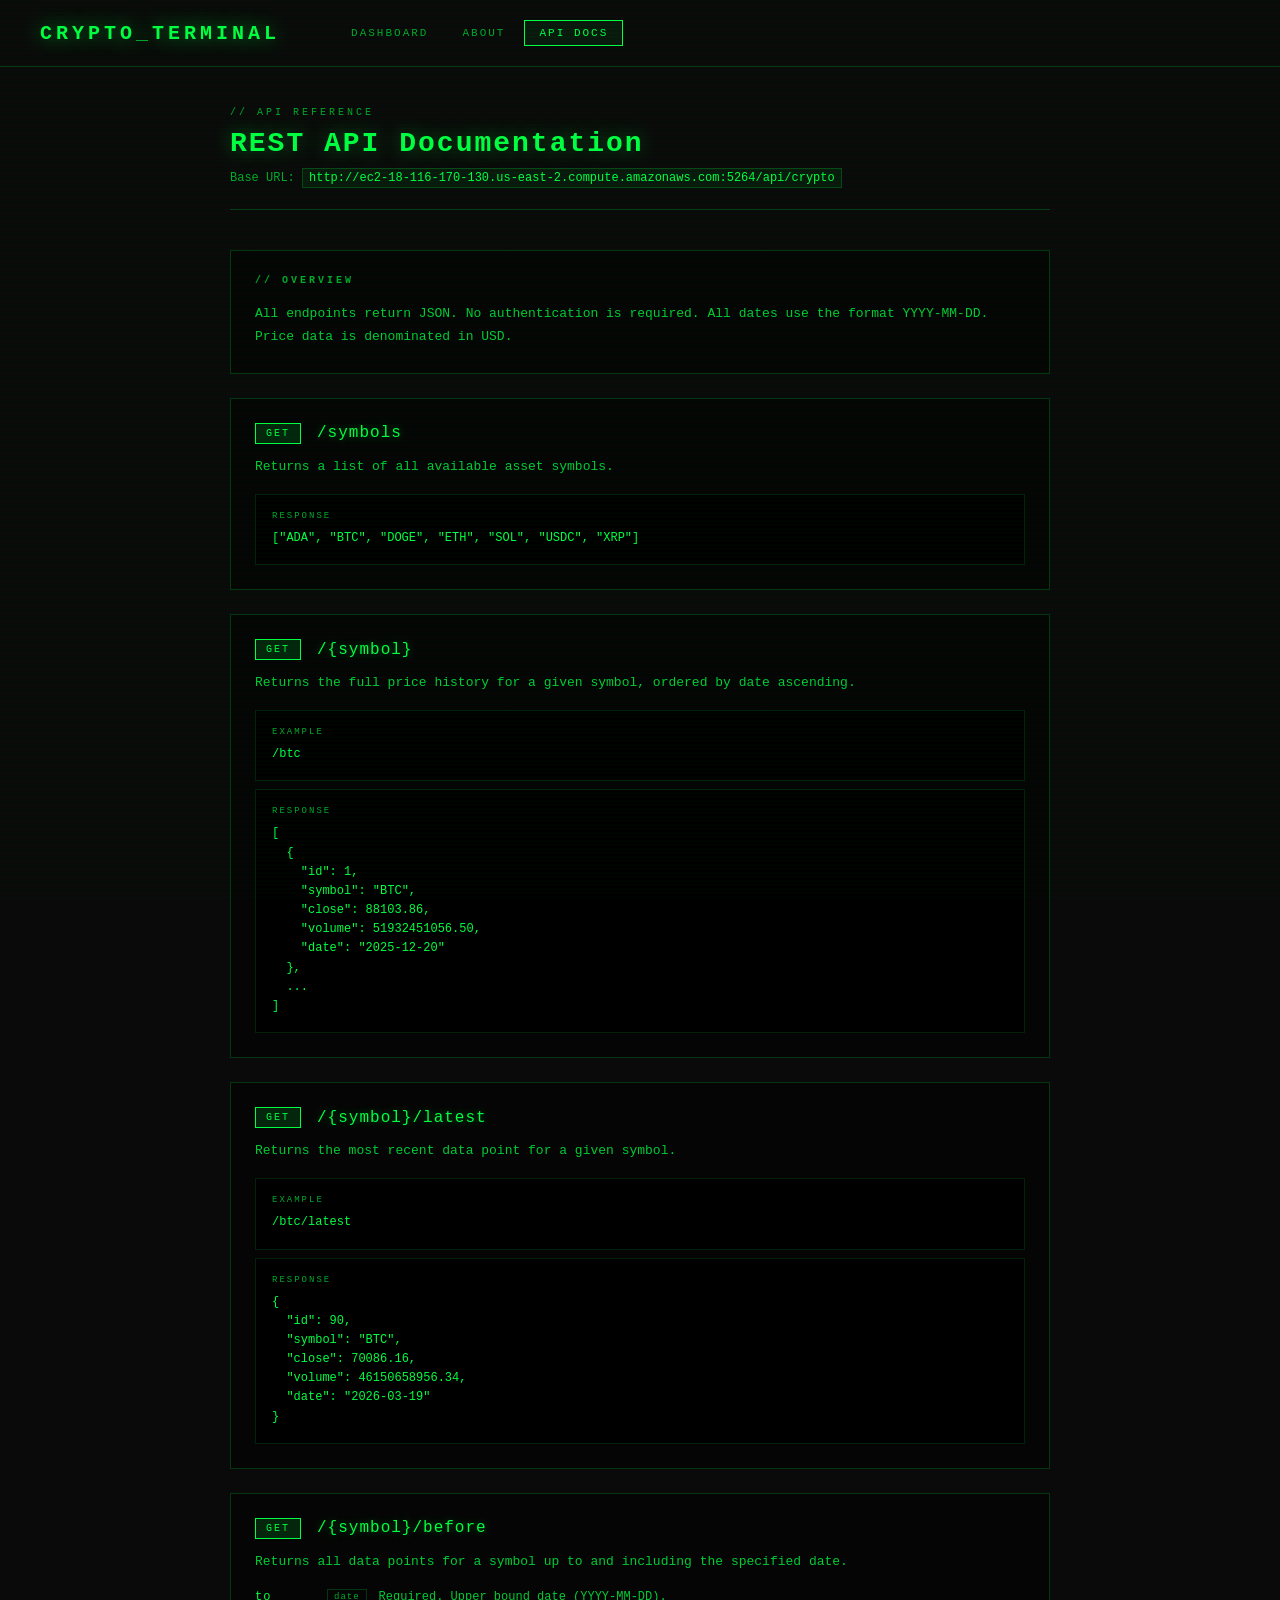
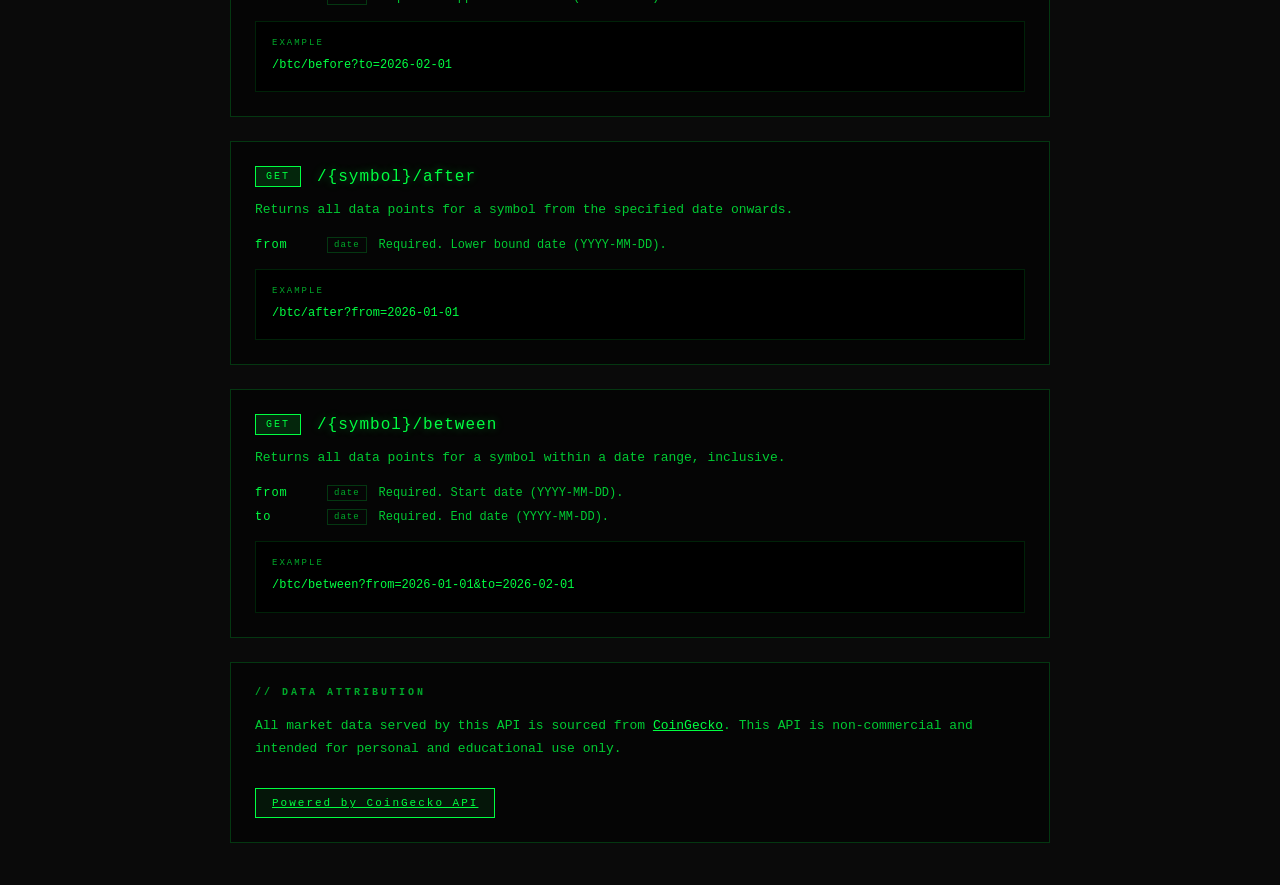
==== docs.html @ ca033471 "Website finished" ====
<!DOCTYPE html>
<html lang="en">
<head>
  <meta charset="UTF-8">
  <meta name="viewport" content="width=device-width, initial-scale=1.0">
  <title>API Docs — Crypto Terminal</title>
  <link rel="stylesheet" href="style.css">
</head>
<body>

<header>
  <div class="logo">CRYPTO<span>_</span>TERMINAL</div>
  <nav>
    <a href="index.html" class="nav-link">DASHBOARD</a>
    <a href="about.html" class="nav-link">ABOUT</a>
    <a href="docs.html" class="nav-link active">API DOCS</a>
  </nav>
</header>

<main class="content-page">

  <div class="page-header">
    <div class="page-tag">// API REFERENCE</div>
    <h1>REST API Documentation</h1>
    <p class="page-sub">Base URL: <code>http://ec2-18-116-170-130.us-east-2.compute.amazonaws.com:5264/api/crypto</code></p>
  </div>

  <div class="content-grid">

    <div class="content-block">
      <h2>// OVERVIEW</h2>
      <p>All endpoints return JSON. No authentication is required. All dates use the format <code>YYYY-MM-DD</code>. Price data is denominated in USD.</p>
    </div>

    <div class="endpoint-block">
      <div class="endpoint-header">
        <span class="method">GET</span>
        <span class="path">/symbols</span>
      </div>
      <p>Returns a list of all available asset symbols.</p>
      <div class="code-block">
        <div class="code-label">RESPONSE</div>
        <pre>["ADA", "BTC", "DOGE", "ETH", "SOL", "USDC", "XRP"]</pre>
      </div>
    </div>

    <div class="endpoint-block">
      <div class="endpoint-header">
        <span class="method">GET</span>
        <span class="path">/{symbol}</span>
      </div>
      <p>Returns the full price history for a given symbol, ordered by date ascending.</p>
      <div class="code-block">
        <div class="code-label">EXAMPLE</div>
        <pre>/btc</pre>
      </div>
      <div class="code-block">
        <div class="code-label">RESPONSE</div>
        <pre>[
  {
    "id": 1,
    "symbol": "BTC",
    "close": 88103.86,
    "volume": 51932451056.50,
    "date": "2025-12-20"
  },
  ...
]</pre>
      </div>
    </div>

    <div class="endpoint-block">
      <div class="endpoint-header">
        <span class="method">GET</span>
        <span class="path">/{symbol}/latest</span>
      </div>
      <p>Returns the most recent data point for a given symbol.</p>
      <div class="code-block">
        <div class="code-label">EXAMPLE</div>
        <pre>/btc/latest</pre>
      </div>
      <div class="code-block">
        <div class="code-label">RESPONSE</div>
        <pre>{
  "id": 90,
  "symbol": "BTC",
  "close": 70086.16,
  "volume": 46150658956.34,
  "date": "2026-03-19"
}</pre>
      </div>
    </div>

    <div class="endpoint-block">
      <div class="endpoint-header">
        <span class="method">GET</span>
        <span class="path">/{symbol}/before</span>
      </div>
      <p>Returns all data points for a symbol up to and including the specified date.</p>
      <div class="param-list">
        <div class="param"><span class="param-name">to</span><span class="param-type">date</span><span>Required. Upper bound date (YYYY-MM-DD).</span></div>
      </div>
      <div class="code-block">
        <div class="code-label">EXAMPLE</div>
        <pre>/btc/before?to=2026-02-01</pre>
      </div>
    </div>

    <div class="endpoint-block">
      <div class="endpoint-header">
        <span class="method">GET</span>
        <span class="path">/{symbol}/after</span>
      </div>
      <p>Returns all data points for a symbol from the specified date onwards.</p>
      <div class="param-list">
        <div class="param"><span class="param-name">from</span><span class="param-type">date</span><span>Required. Lower bound date (YYYY-MM-DD).</span></div>
      </div>
      <div class="code-block">
        <div class="code-label">EXAMPLE</div>
        <pre>/btc/after?from=2026-01-01</pre>
      </div>
    </div>

    <div class="endpoint-block">
      <div class="endpoint-header">
        <span class="method">GET</span>
        <span class="path">/{symbol}/between</span>
      </div>
      <p>Returns all data points for a symbol within a date range, inclusive.</p>
      <div class="param-list">
        <div class="param"><span class="param-name">from</span><span class="param-type">date</span><span>Required. Start date (YYYY-MM-DD).</span></div>
        <div class="param"><span class="param-name">to</span><span class="param-type">date</span><span>Required. End date (YYYY-MM-DD).</span></div>
      </div>
      <div class="code-block">
        <div class="code-label">EXAMPLE</div>
        <pre>/btc/between?from=2026-01-01&to=2026-02-01</pre>
      </div>
    </div>

    <div class="content-block attribution">
      <h2>// DATA ATTRIBUTION</h2>
      <p>All market data served by this API is sourced from <a href="https://www.coingecko.com" target="_blank" rel="noopener">CoinGecko</a>. This API is non-commercial and intended for personal and educational use only.</p>
      <a href="https://www.coingecko.com" target="_blank" rel="noopener" class="coingecko-badge">
        Powered by CoinGecko API
      </a>
    </div>

  </div>
</main>

</body>
</html>
---- style.css ----
* { margin: 0; padding: 0; box-sizing: border-box; }

body {
  background: #0a0a0a;
  color: #00ff41;
  font-family: 'Courier New', monospace;
  min-height: 100vh;
  overflow-x: hidden;
}

body::before {
  content: '';
  position: fixed;
  top: 0; left: 0;
  width: 100%; height: 100%;
  background: repeating-linear-gradient(
    0deg, transparent, transparent 2px,
    rgba(0,255,65,0.015) 2px, rgba(0,255,65,0.015) 4px
  );
  pointer-events: none;
  z-index: 1000;
}

header {
  border-bottom: 1px solid #00ff4133;
  padding: 20px 40px;
  display: flex;
  align-items: center;
  gap: 24px;
}

.logo {
  font-size: 20px;
  font-weight: bold;
  letter-spacing: 4px;
  color: #00ff41;
  text-shadow: 0 0 20px #00ff41aa;
  white-space: nowrap;
}

.logo span { color: #00aa2a; }
.blink { animation: blink 1s step-end infinite; }
@keyframes blink { 50% { opacity: 0; } }

.latest-badge {
  display: flex;
  align-items: center;
  gap: 12px;
  border: 1px solid #00ff4133;
  padding: 8px 16px;
  font-size: 12px;
  letter-spacing: 2px;
}

.latest-badge #latest-symbol { color: #00aa2a; }
.latest-badge #latest-price { color: #00ff41; font-size: 15px; font-weight: bold; text-shadow: 0 0 10px #00ff4166; }
.latest-badge #latest-date { color: #00aa2a66; font-size: 10px; }

main {
  padding: 32px 40px;
  max-width: 1300px;
  margin: 0 auto;
}

.controls {
  display: flex;
  align-items: center;
  gap: 16px;
  margin-bottom: 32px;
  flex-wrap: wrap;
}

label {
  font-size: 10px;
  letter-spacing: 2px;
  color: #00aa2a;
  text-transform: uppercase;
  white-space: nowrap;
}

.divider {
  width: 1px;
  height: 24px;
  background: #00ff4133;
}

select {
  background: #0a0a0a;
  border: 1px solid #00ff41;
  color: #00ff41;
  font-family: 'Courier New', monospace;
  font-size: 14px;
  padding: 8px 16px;
  cursor: pointer;
  outline: none;
  appearance: none;
  min-width: 140px;
  letter-spacing: 2px;
  box-shadow: 0 0 10px #00ff4133;
  transition: box-shadow 0.2s;
}

select:hover, select:focus { box-shadow: 0 0 20px #00ff4166; }
select option { background: #0a0a0a; color: #00ff41; }

.range-buttons {
  display: flex;
  gap: 6px;
}

.range-btn {
  background: transparent;
  border: 1px solid #00ff4133;
  color: #00aa2a;
  font-family: 'Courier New', monospace;
  font-size: 11px;
  letter-spacing: 1px;
  padding: 6px 12px;
  cursor: pointer;
  transition: all 0.2s;
}

.range-btn:hover { border-color: #00ff41; color: #00ff41; }
.range-btn.active { border-color: #00ff41; color: #00ff41; background: #00ff4111; box-shadow: 0 0 8px #00ff4133; }

.date-inputs {
  display: flex;
  align-items: center;
  gap: 8px;
}

.date-inputs span { color: #00aa2a; font-size: 12px; }

input[type="date"] {
  background: #0a0a0a;
  border: 1px solid #00ff4133;
  color: #00ff41;
  font-family: 'Courier New', monospace;
  font-size: 12px;
  padding: 6px 10px;
  outline: none;
  cursor: pointer;
  color-scheme: dark;
}

input[type="date"]:focus { border-color: #00ff41; }

.apply-btn {
  background: #00ff4111;
  border: 1px solid #00ff41;
  color: #00ff41;
  font-family: 'Courier New', monospace;
  font-size: 11px;
  letter-spacing: 1px;
  padding: 6px 12px;
  cursor: pointer;
  transition: all 0.2s;
}

.apply-btn:hover { background: #00ff4122; box-shadow: 0 0 10px #00ff4133; }

.status {
  font-size: 10px;
  letter-spacing: 1px;
  color: #00aa2a;
  margin-left: auto;
  white-space: nowrap;
}

.status.error { color: #ff4141; }

.stat-grid {
  display: grid;
  grid-template-columns: repeat(auto-fit, minmax(180px, 1fr));
  gap: 12px;
  margin-bottom: 24px;
}

.stat-card {
  border: 1px solid #00ff4133;
  padding: 16px 20px;
  background: #050505;
  position: relative;
  overflow: hidden;
}

.stat-card::before {
  content: '';
  position: absolute;
  top: 0; left: 0;
  width: 3px; height: 100%;
  background: #00ff41;
  box-shadow: 0 0 10px #00ff41;
}

.stat-label {
  font-size: 9px;
  letter-spacing: 2px;
  color: #00aa2a;
  text-transform: uppercase;
  margin-bottom: 6px;
}

.stat-value {
  font-size: 20px;
  font-weight: bold;
  color: #00ff41;
  text-shadow: 0 0 10px #00ff4166;
}

.stat-value.positive { color: #00ff41; }
.stat-value.negative { color: #ff4141; text-shadow: 0 0 10px #ff414166; }

.chart-container {
  border: 1px solid #00ff4133;
  padding: 24px;
  background: #050505;
}

.chart-header {
  display: flex;
  justify-content: space-between;
  align-items: center;
  margin-bottom: 20px;
}

.chart-title {
  font-size: 10px;
  letter-spacing: 3px;
  color: #00aa2a;
  text-transform: uppercase;
}

.chart-toggle { display: flex; gap: 6px; }

.toggle-btn {
  background: transparent;
  border: 1px solid #00ff4133;
  color: #00aa2a;
  font-family: 'Courier New', monospace;
  font-size: 10px;
  letter-spacing: 1px;
  padding: 5px 10px;
  cursor: pointer;
  transition: all 0.2s;
}

.toggle-btn:hover { border-color: #00ff41; color: #00ff41; }
.toggle-btn.active { border-color: #00ff41; color: #00ff41; background: #00ff4111; }

canvas { width: 100%; display: block; }

/* ── Navigation ── */
nav {
  display: flex;
  gap: 4px;
  margin-left: 32px;
}

.nav-link {
  color: #00aa2a;
  text-decoration: none;
  font-size: 11px;
  letter-spacing: 2px;
  padding: 6px 14px;
  border: 1px solid transparent;
  transition: all 0.2s;
}

.nav-link:hover { color: #00ff41; border-color: #00ff4133; }
.nav-link.active { color: #00ff41; border-color: #00ff41; background: #00ff4111; }

/* ── Content pages (about / docs) ── */
.content-page {
  padding: 40px;
  max-width: 900px;
  margin: 0 auto;
}

.page-header {
  margin-bottom: 40px;
  border-bottom: 1px solid #00ff4133;
  padding-bottom: 24px;
}

.page-tag {
  font-size: 10px;
  letter-spacing: 3px;
  color: #00aa2a;
  margin-bottom: 10px;
}

.page-header h1 {
  font-size: 28px;
  font-weight: bold;
  letter-spacing: 2px;
  color: #00ff41;
  text-shadow: 0 0 20px #00ff4166;
}

.page-sub {
  margin-top: 12px;
  font-size: 12px;
  color: #00aa2a;
  word-break: break-all;
}

.page-sub code {
  color: #00ff41;
  background: #00ff4111;
  padding: 2px 6px;
  border: 1px solid #00ff4133;
}

.content-grid {
  display: flex;
  flex-direction: column;
  gap: 24px;
}

.content-block {
  border: 1px solid #00ff4133;
  padding: 24px;
  background: #050505;
}

.content-block h2 {
  font-size: 10px;
  letter-spacing: 3px;
  color: #00aa2a;
  margin-bottom: 16px;
}

.content-block p {
  font-size: 13px;
  line-height: 1.8;
  color: #00cc33;
  margin-bottom: 12px;
}

.content-block p:last-child { margin-bottom: 0; }

.content-block a { color: #00ff41; text-decoration: underline; }
.content-block a:hover { text-shadow: 0 0 8px #00ff41; }

.stack-list { display: flex; flex-direction: column; gap: 10px; }

.stack-item {
  display: flex;
  align-items: center;
  gap: 16px;
  font-size: 13px;
  color: #00cc33;
}

.stack-tag {
  font-size: 9px;
  letter-spacing: 2px;
  color: #00ff41;
  border: 1px solid #00ff4133;
  padding: 3px 8px;
  min-width: 80px;
  text-align: center;
}

.asset-list { display: flex; flex-wrap: wrap; gap: 10px; }

.asset-tag {
  border: 1px solid #00ff41;
  color: #00ff41;
  font-size: 12px;
  letter-spacing: 2px;
  padding: 6px 14px;
  background: #00ff4111;
}

.coingecko-badge {
  display: inline-block;
  margin-top: 16px;
  border: 1px solid #00ff41;
  color: #00ff41;
  font-size: 11px;
  letter-spacing: 2px;
  padding: 8px 16px;
  text-decoration: none;
  background: #00ff4111;
  transition: all 0.2s;
}

.coingecko-badge:hover { background: #00ff4122; box-shadow: 0 0 12px #00ff4133; }

/* ── Endpoint blocks (docs) ── */
.endpoint-block {
  border: 1px solid #00ff4133;
  padding: 24px;
  background: #050505;
}

.endpoint-header {
  display: flex;
  align-items: center;
  gap: 16px;
  margin-bottom: 12px;
}

.method {
  background: #00ff4122;
  border: 1px solid #00ff41;
  color: #00ff41;
  font-size: 10px;
  letter-spacing: 2px;
  padding: 4px 10px;
}

.path {
  font-size: 16px;
  color: #00ff41;
  text-shadow: 0 0 8px #00ff4166;
  letter-spacing: 1px;
}

.endpoint-block p {
  font-size: 13px;
  color: #00cc33;
  line-height: 1.7;
  margin-bottom: 16px;
}

.param-list {
  display: flex;
  flex-direction: column;
  gap: 8px;
  margin-bottom: 16px;
}

.param {
  display: flex;
  align-items: center;
  gap: 12px;
  font-size: 12px;
  color: #00cc33;
}

.param-name {
  color: #00ff41;
  min-width: 60px;
  letter-spacing: 1px;
}

.param-type {
  border: 1px solid #00ff4133;
  color: #00aa2a;
  font-size: 9px;
  letter-spacing: 1px;
  padding: 2px 6px;
}

.code-block {
  background: #000;
  border: 1px solid #00ff4122;
  padding: 16px;
  margin-top: 8px;
}

.code-label {
  font-size: 9px;
  letter-spacing: 2px;
  color: #00aa2a;
  margin-bottom: 8px;
}

.code-block pre {
  font-family: 'Courier New', monospace;
  font-size: 12px;
  color: #00ff41;
  white-space: pre-wrap;
  line-height: 1.6;
}

.loading {
  text-align: center;
  padding: 60px;
  font-size: 12px;
  letter-spacing: 3px;
  color: #00aa2a;
  animation: pulse 1.5s ease-in-out infinite;
}

@keyframes pulse { 0%, 100% { opacity: 1; } 50% { opacity: 0.3; } }

.empty {
  text-align: center;
  padding: 60px;
  font-size: 12px;
  letter-spacing: 2px;
  color: #00aa2a44;
}
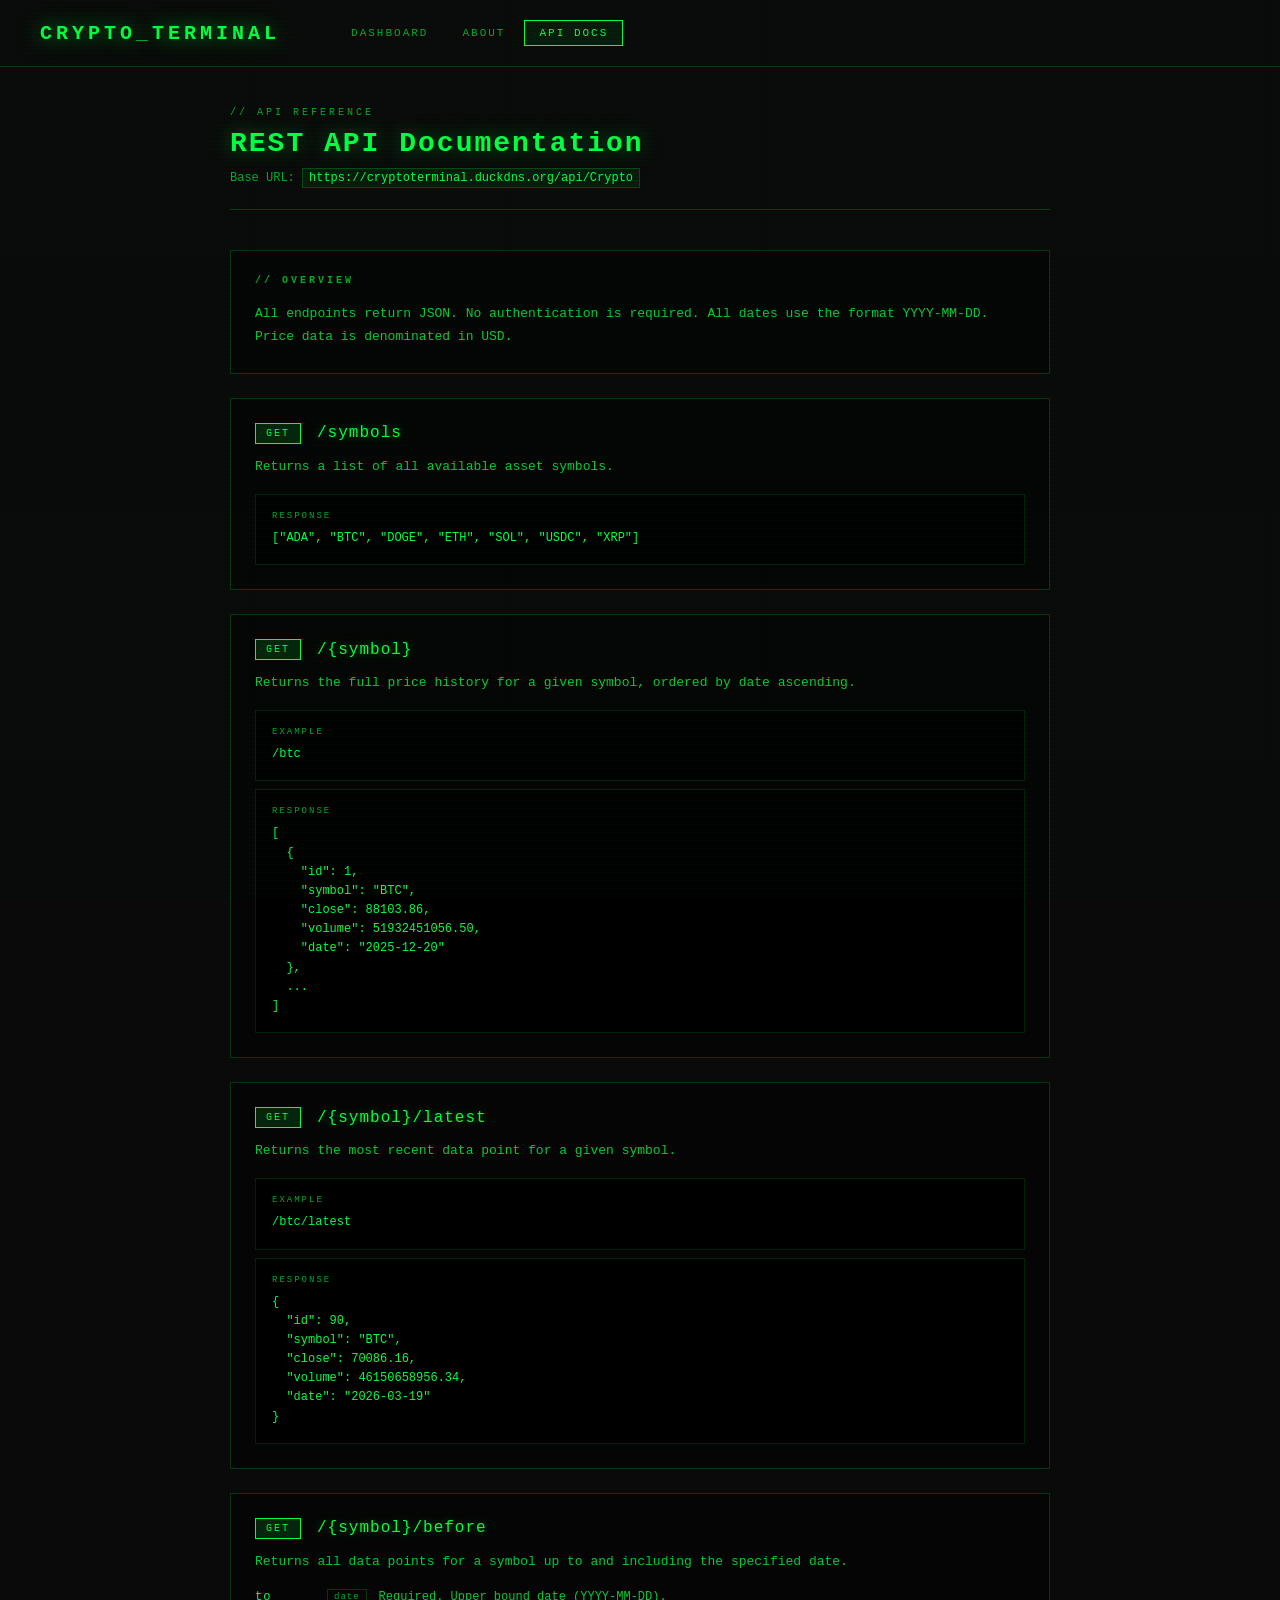
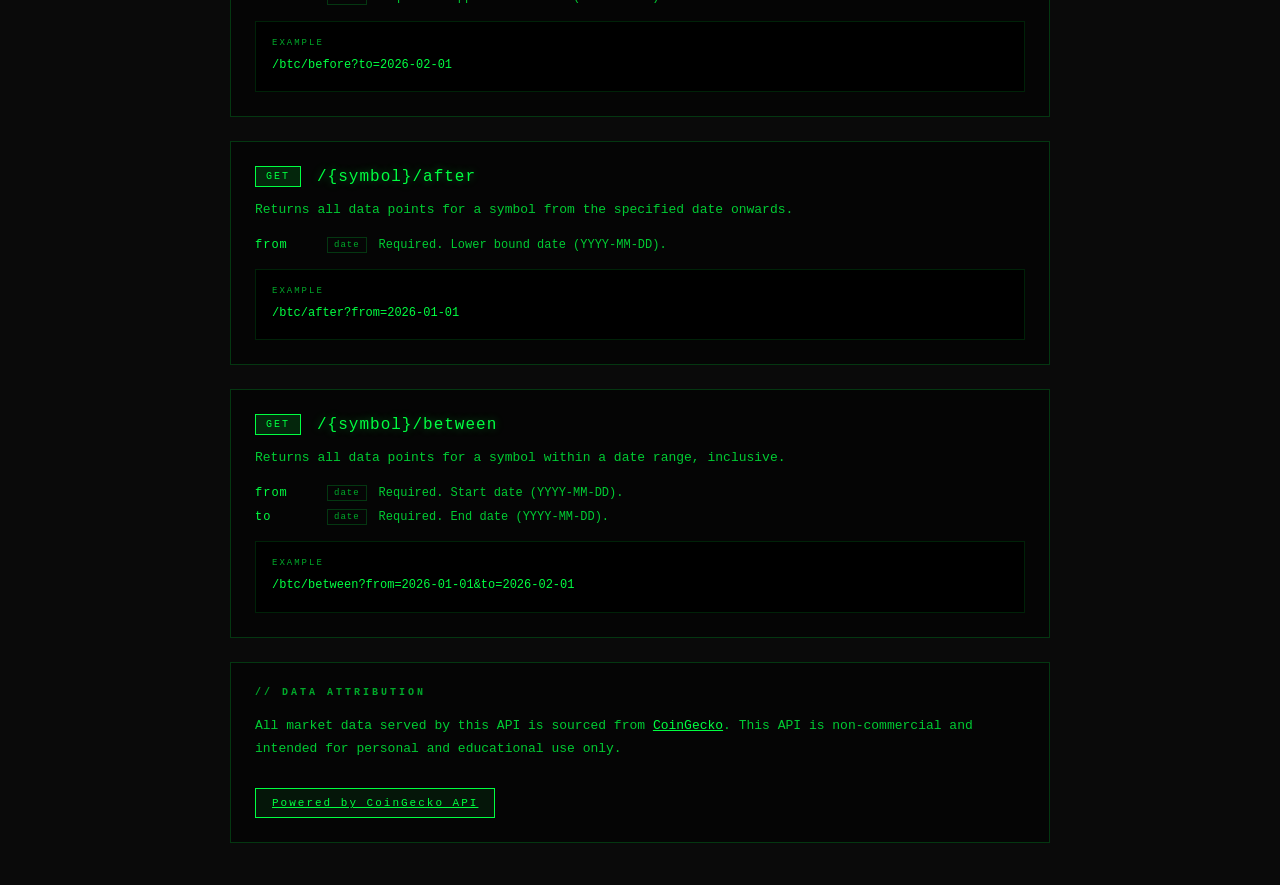
==== commit e657ded6: "Forgot to upadet API" ====
--- a/docs.html
+++ b/docs.html
@@ -22,7 +22,7 @@
   <div class="page-header">
     <div class="page-tag">// API REFERENCE</div>
     <h1>REST API Documentation</h1>
-    <p class="page-sub">Base URL: <code>http://ec2-18-116-170-130.us-east-2.compute.amazonaws.com:5264/api/crypto</code></p>
+    <p class="page-sub">Base URL: <code>https://cryptoterminal.duckdns.org/api/Crypto</code></p>
   </div>
 
   <div class="content-grid">
